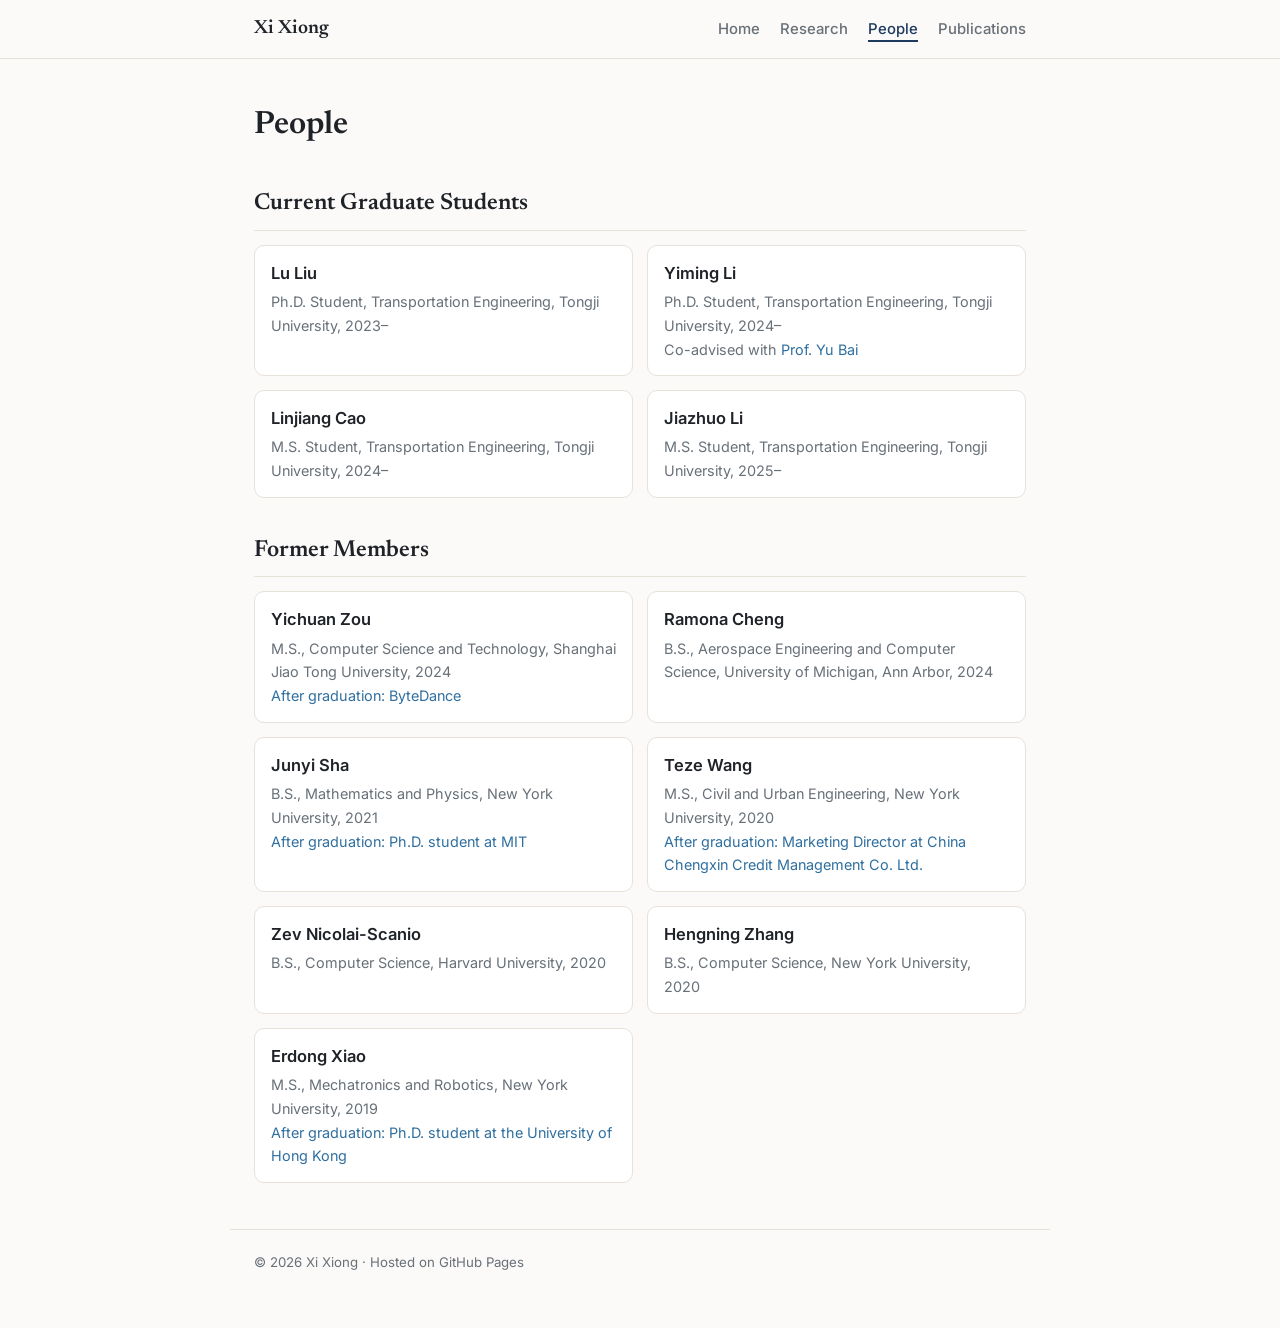
==== people.html @ 1c3c6336 "Rebuild academic site with modern responsive design Replace jemdoc layout with a clean, mobile-frien" ====
<!DOCTYPE html>
<html lang="en">
<head>
<meta charset="UTF-8" />
<meta name="viewport" content="width=device-width, initial-scale=1.0" />
<title>People — Xi Xiong</title>
<meta name="description" content="Lab members and alumni of Xi Xiong's group at Tongji University." />
<link rel="stylesheet" href="style.css" />
<link rel="preconnect" href="https://fonts.googleapis.com" />
<link rel="preconnect" href="https://fonts.gstatic.com" crossorigin />
<link href="https://fonts.googleapis.com/css2?family=Newsreader:ital,opsz,wght@0,6..72,400;0,6..72,500;0,6..72,600;1,6..72,400&family=Inter:wght@400;500;600&display=swap" rel="stylesheet" />
</head>
<body>
<header class="site-header">
  <nav class="nav">
    <a class="nav-brand" href="index.html">Xi Xiong</a>
    <button class="nav-toggle" aria-label="Menu" aria-expanded="false">☰</button>
    <ul class="nav-links">
      <li><a href="index.html">Home</a></li>
      <li><a href="research.html">Research</a></li>
      <li><a href="people.html" class="current">People</a></li>
      <li><a href="publication.html">Publications</a></li>
    </ul>
  </nav>
</header>

<main>
  <h1 class="page-title">People</h1>

  <h2>Current Graduate Students</h2>
  <div class="people-group">
    <div class="person">
      <div class="name">Lu Liu</div>
      <div class="meta">Ph.D. Student, Transportation Engineering, Tongji University, 2023–</div>
    </div>
    <div class="person">
      <div class="name">Yiming Li</div>
      <div class="meta">Ph.D. Student, Transportation Engineering, Tongji University, 2024–<br />
        Co-advised with <a href="https://tjjt.tongji.edu.cn/info/3028/9691.htm" target="_blank" rel="noopener">Prof. Yu Bai</a></div>
    </div>
    <div class="person">
      <div class="name">Linjiang Cao</div>
      <div class="meta">M.S. Student, Transportation Engineering, Tongji University, 2024–</div>
    </div>
    <div class="person">
      <div class="name">Jiazhuo Li</div>
      <div class="meta">M.S. Student, Transportation Engineering, Tongji University, 2025–</div>
    </div>
  </div>

  <h2>Former Members</h2>
  <div class="people-group">
    <div class="person">
      <div class="name">Yichuan Zou</div>
      <div class="meta">M.S., Computer Science and Technology, Shanghai Jiao Tong University, 2024<br />
        <span class="after">After graduation: ByteDance</span></div>
    </div>
    <div class="person">
      <div class="name">Ramona Cheng</div>
      <div class="meta">B.S., Aerospace Engineering and Computer Science, University of Michigan, Ann Arbor, 2024</div>
    </div>
    <div class="person">
      <div class="name">Junyi Sha</div>
      <div class="meta">B.S., Mathematics and Physics, New York University, 2021<br />
        <span class="after">After graduation: Ph.D. student at MIT</span></div>
    </div>
    <div class="person">
      <div class="name">Teze Wang</div>
      <div class="meta">M.S., Civil and Urban Engineering, New York University, 2020<br />
        <span class="after">After graduation: Marketing Director at China Chengxin Credit Management Co. Ltd.</span></div>
    </div>
    <div class="person">
      <div class="name">Zev Nicolai-Scanio</div>
      <div class="meta">B.S., Computer Science, Harvard University, 2020</div>
    </div>
    <div class="person">
      <div class="name">Hengning Zhang</div>
      <div class="meta">B.S., Computer Science, New York University, 2020</div>
    </div>
    <div class="person">
      <div class="name">Erdong Xiao</div>
      <div class="meta">M.S., Mechatronics and Robotics, New York University, 2019<br />
        <span class="after">After graduation: Ph.D. student at the University of Hong Kong</span></div>
    </div>
  </div>
</main>

<footer class="site-footer">
  <p>© <span id="year"></span> Xi Xiong · Hosted on GitHub Pages</p>
</footer>

<script>
  document.getElementById('year').textContent = new Date().getFullYear();
  const toggle = document.querySelector('.nav-toggle');
  const links = document.querySelector('.nav-links');
  toggle.addEventListener('click', () => {
    const open = links.classList.toggle('open');
    toggle.setAttribute('aria-expanded', open);
  });
</script>
</body>
</html>
---- style.css ----
/* ===== Theme ===== */
:root {
  --bg: #fbfaf8;
  --fg: #1f2328;
  --muted: #687078;
  --accent: #1e3a5f;        /* deep academic navy */
  --accent-2: #2f6f9f;
  --accent-soft: #eaf1f7;
  --border: #e6e2da;
  --card: #ffffff;
  --serif: 'Newsreader', Georgia, 'Times New Roman', serif;
  --sans: 'Inter', -apple-system, BlinkMacSystemFont, 'Segoe UI', sans-serif;
  --maxw: 820px;
}

* { box-sizing: border-box; }
html { scroll-behavior: smooth; }
body {
  margin: 0;
  background: var(--bg);
  color: var(--fg);
  font-family: var(--sans);
  font-size: 16.5px;
  line-height: 1.65;
  -webkit-font-smoothing: antialiased;
}
a { color: var(--accent-2); text-decoration: none; }
a:hover { text-decoration: underline; }

/* ===== Header / nav ===== */
.site-header {
  position: sticky; top: 0; z-index: 50;
  background: rgba(251, 250, 248, 0.9);
  backdrop-filter: blur(8px);
  border-bottom: 1px solid var(--border);
}
.nav {
  max-width: var(--maxw);
  margin: 0 auto;
  padding: 13px 24px;
  display: flex; align-items: center; justify-content: space-between;
}
.nav-brand {
  font-family: var(--serif);
  font-size: 1.2rem; font-weight: 600; color: var(--fg);
}
.nav-links { display: flex; gap: 20px; list-style: none; margin: 0; padding: 0; }
.nav-links a { color: var(--muted); font-size: 0.93rem; font-weight: 500; }
.nav-links a:hover { color: var(--accent); text-decoration: none; }
.nav-links a.current { color: var(--accent); border-bottom: 2px solid var(--accent); padding-bottom: 2px; }
.nav-toggle { display: none; background: none; border: none; font-size: 1.4rem; cursor: pointer; color: var(--fg); }

/* ===== Layout ===== */
main { max-width: var(--maxw); margin: 0 auto; padding: 0 24px 10px; }
.page-title {
  font-family: var(--serif);
  font-size: 2rem; font-weight: 600;
  margin: 40px 0 4px;
}
h2 {
  font-family: var(--serif);
  font-size: 1.45rem; font-weight: 600;
  margin: 34px 0 14px;
  padding-bottom: 6px; border-bottom: 1px solid var(--border);
}
h3 { font-size: 1.12rem; margin: 22px 0 8px; }
p { margin: 0 0 14px; }

/* ===== Home hero ===== */
.hero { display: flex; gap: 32px; align-items: flex-start; padding: 44px 0 8px; }
.hero-photo img {
  width: 150px; height: 210px; object-fit: cover;
  border-radius: 10px; border: 1px solid var(--border);
}
.hero-text h1 { font-family: var(--serif); font-size: 2.1rem; font-weight: 600; margin: 0 0 8px; line-height: 1.1; }
.hero-text .role { margin: 0 0 10px; }
.hero-text .role b { font-weight: 600; }
.affil { color: var(--muted); font-size: 0.95rem; margin: 0 0 10px; }
.profile-links {
  display: flex; flex-wrap: wrap; gap: 8px 10px;
  list-style: none; margin: 8px 0 0; padding: 0;
}
.profile-links a {
  display: inline-block; padding: 4px 12px;
  border: 1px solid var(--border); border-radius: 999px;
  background: var(--card); font-size: 0.86rem; font-weight: 500;
}
.profile-links a:hover { border-color: var(--accent); background: var(--accent-soft); text-decoration: none; }

/* ===== Lists ===== */
ul.tight { margin: 0 0 14px; padding-left: 22px; }
ul.tight li { margin-bottom: 5px; }

/* Interests as pills */
.interests { display: flex; flex-wrap: wrap; gap: 8px; list-style: none; margin: 0 0 8px; padding: 0; }
.interests li {
  padding: 5px 13px; background: var(--accent-soft); color: var(--accent);
  border-radius: 999px; font-size: 0.9rem; font-weight: 500;
}

/* News */
.news { list-style: none; margin: 0; padding: 0; }
.news li { padding: 11px 0; border-bottom: 1px dashed var(--border); display: flex; gap: 14px; }
.news li:last-child { border-bottom: none; }
.news .date { flex: none; min-width: 96px; color: var(--accent); font-weight: 600; font-size: 0.86rem; font-variant-numeric: tabular-nums; }
.news .what { margin: 0; }

/* ===== Research cards ===== */
.research-item { display: flex; gap: 22px; align-items: flex-start; margin: 18px 0 26px; }
.research-item img { width: 245px; height: 164px; object-fit: cover; border-radius: 8px; border: 1px solid var(--border); flex: none; }
.research-item .body { flex: 1; }
.research-item h3 { margin-top: 0; }

/* ===== People ===== */
.people-group { display: grid; grid-template-columns: 1fr 1fr; gap: 14px; }
.person {
  background: var(--card); border: 1px solid var(--border);
  border-radius: 10px; padding: 14px 16px;
}
.person .name { font-weight: 600; }
.person .meta { color: var(--muted); font-size: 0.9rem; margin-top: 3px; }
.person .meta .after { color: var(--accent-2); }

/* ===== Publications ===== */
.pub-list { margin: 0; padding: 0; list-style: none; counter-reset: pub; }
.pub-list li {
  position: relative; padding: 12px 0 12px 34px;
  border-bottom: 1px solid var(--border);
}
.pub-list li:last-child { border-bottom: none; }
.pub-list li::before {
  counter-increment: pub; content: counter(pub);
  position: absolute; left: 0; top: 13px;
  width: 22px; height: 22px; line-height: 22px; text-align: center;
  background: var(--accent-soft); color: var(--accent);
  border-radius: 50%; font-size: 0.78rem; font-weight: 600;
}
.pub-list i { color: var(--muted); }
.pub-list .me { color: var(--fg); font-weight: 600; }
.taglink {
  font-size: 0.82rem; font-weight: 500;
  padding: 1px 8px; margin-left: 4px;
  border: 1px solid var(--border); border-radius: 5px;
  background: var(--card);
}
.taglink:hover { border-color: var(--accent-2); background: var(--accent-soft); text-decoration: none; }

/* ===== Teaching ===== */
.teach-block { margin-bottom: 18px; }
.teach-block .inst { font-weight: 600; }

/* ===== Footer ===== */
.site-footer {
  max-width: var(--maxw); margin: 36px auto 0;
  padding: 22px 24px 40px; border-top: 1px solid var(--border);
  color: var(--muted); font-size: 0.83rem;
}

/* ===== Mobile ===== */
@media (max-width: 660px) {
  .nav-toggle { display: block; }
  .nav-links {
    display: none; position: absolute; top: 100%; left: 0; right: 0;
    flex-direction: column; gap: 0;
    background: var(--bg); border-bottom: 1px solid var(--border);
    padding: 6px 24px 14px;
  }
  .nav-links.open { display: flex; }
  .nav-links li { padding: 7px 0; }
  .hero { flex-direction: column; gap: 18px; }
  .hero-photo img { width: 132px; height: 185px; }
  .research-item { flex-direction: column; gap: 12px; }
  .research-item img { width: 100%; height: auto; }
  .people-group { grid-template-columns: 1fr; }
  .news li { flex-direction: column; gap: 2px; }
}
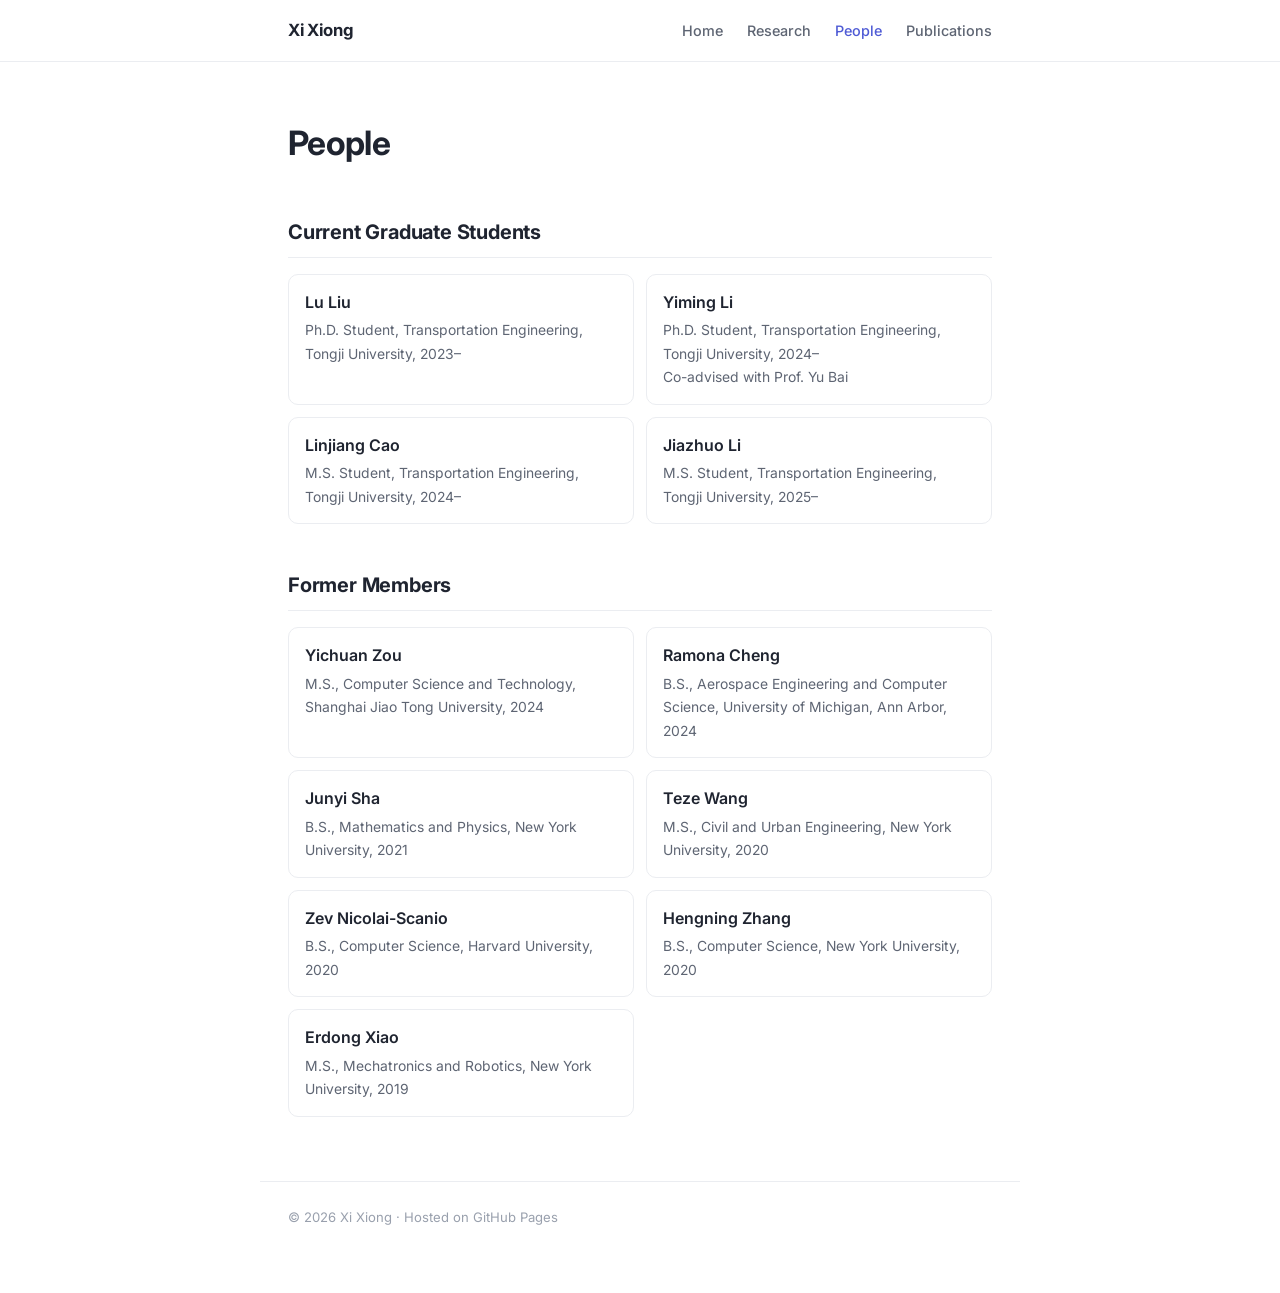
==== commit 5af6d141: "Remove "After graduation" lines from Former Members Drop the post-graduation notes so all former mem" ====
--- a/people.html
+++ b/people.html
@@ -52,8 +52,7 @@
   <div class="people-group">
     <div class="person">
       <div class="name">Yichuan Zou</div>
-      <div class="meta">M.S., Computer Science and Technology, Shanghai Jiao Tong University, 2024<br />
-        <span class="after">After graduation: ByteDance</span></div>
+      <div class="meta">M.S., Computer Science and Technology, Shanghai Jiao Tong University, 2024</div>
     </div>
     <div class="person">
       <div class="name">Ramona Cheng</div>
@@ -61,13 +60,11 @@
     </div>
     <div class="person">
       <div class="name">Junyi Sha</div>
-      <div class="meta">B.S., Mathematics and Physics, New York University, 2021<br />
-        <span class="after">After graduation: Ph.D. student at MIT</span></div>
+      <div class="meta">B.S., Mathematics and Physics, New York University, 2021</div>
     </div>
     <div class="person">
       <div class="name">Teze Wang</div>
-      <div class="meta">M.S., Civil and Urban Engineering, New York University, 2020<br />
-        <span class="after">After graduation: Marketing Director at China Chengxin Credit Management Co. Ltd.</span></div>
+      <div class="meta">M.S., Civil and Urban Engineering, New York University, 2020</div>
     </div>
     <div class="person">
       <div class="name">Zev Nicolai-Scanio</div>
@@ -79,8 +76,7 @@
     </div>
     <div class="person">
       <div class="name">Erdong Xiao</div>
-      <div class="meta">M.S., Mechatronics and Robotics, New York University, 2019<br />
-        <span class="after">After graduation: Ph.D. student at the University of Hong Kong</span></div>
+      <div class="meta">M.S., Mechatronics and Robotics, New York University, 2019</div>
     </div>
   </div>
 </main>
--- a/style.css
+++ b/style.css
@@ -1,16 +1,20 @@
-/* ===== Theme ===== */
+/* ============================================================
+   Clean single-accent theme — restrained, mostly neutral
+   ============================================================ */
 :root {
-  --bg: #fbfaf8;
-  --fg: #1f2328;
-  --muted: #687078;
-  --accent: #1e3a5f;        /* deep academic navy */
-  --accent-2: #2f6f9f;
-  --accent-soft: #eaf1f7;
-  --border: #e6e2da;
+  --bg: #ffffff;
+  --fg: #1f2430;
+  --muted: #5e6573;
+  --faint: #99a0ad;
+  --line: #ebedf1;
   --card: #ffffff;
-  --serif: 'Newsreader', Georgia, 'Times New Roman', serif;
-  --sans: 'Inter', -apple-system, BlinkMacSystemFont, 'Segoe UI', sans-serif;
-  --maxw: 820px;
+
+  --accent: #4f5bd5;        /* one calm indigo accent */
+  --accent-dark: #3a45b0;
+  --accent-soft: #eef0fb;
+
+  --sans: 'Inter', -apple-system, BlinkMacSystemFont, 'Segoe UI', Helvetica, Arial, sans-serif;
+  --maxw: 760px;
 }
 
 * { box-sizing: border-box; }
@@ -20,130 +24,157 @@
   background: var(--bg);
   color: var(--fg);
   font-family: var(--sans);
-  font-size: 16.5px;
-  line-height: 1.65;
+  font-size: 16px;
+  line-height: 1.7;
   -webkit-font-smoothing: antialiased;
 }
-a { color: var(--accent-2); text-decoration: none; }
-a:hover { text-decoration: underline; }
+
+a { color: var(--accent); text-decoration: none; }
+a:hover { color: var(--accent-dark); text-decoration: underline; text-underline-offset: 2px; }
 
 /* ===== Header / nav ===== */
 .site-header {
   position: sticky; top: 0; z-index: 50;
-  background: rgba(251, 250, 248, 0.9);
+  background: rgba(255, 255, 255, 0.9);
   backdrop-filter: blur(8px);
-  border-bottom: 1px solid var(--border);
+  border-bottom: 1px solid var(--line);
 }
 .nav {
   max-width: var(--maxw);
   margin: 0 auto;
-  padding: 13px 24px;
+  padding: 16px 28px;
   display: flex; align-items: center; justify-content: space-between;
 }
-.nav-brand {
-  font-family: var(--serif);
-  font-size: 1.2rem; font-weight: 600; color: var(--fg);
-}
-.nav-links { display: flex; gap: 20px; list-style: none; margin: 0; padding: 0; }
-.nav-links a { color: var(--muted); font-size: 0.93rem; font-weight: 500; }
+.nav-brand { font-size: 1.05rem; font-weight: 700; color: var(--fg); letter-spacing: -0.01em; }
+.nav-links { display: flex; gap: 24px; list-style: none; margin: 0; padding: 0; }
+.nav-links a { color: var(--muted); font-size: 0.9rem; font-weight: 500; }
 .nav-links a:hover { color: var(--accent); text-decoration: none; }
-.nav-links a.current { color: var(--accent); border-bottom: 2px solid var(--accent); padding-bottom: 2px; }
-.nav-toggle { display: none; background: none; border: none; font-size: 1.4rem; cursor: pointer; color: var(--fg); }
+.nav-links a.current { color: var(--accent); }
+.nav-toggle { display: none; background: none; border: none; font-size: 1.3rem; cursor: pointer; color: var(--fg); }
 
 /* ===== Layout ===== */
-main { max-width: var(--maxw); margin: 0 auto; padding: 0 24px 10px; }
+main { max-width: var(--maxw); margin: 0 auto; padding: 0 28px 20px; }
+
 .page-title {
-  font-family: var(--serif);
-  font-size: 2rem; font-weight: 600;
-  margin: 40px 0 4px;
+  font-size: 2.1rem; font-weight: 700; letter-spacing: -0.02em;
+  margin: 52px 0 10px;
 }
 h2 {
-  font-family: var(--serif);
-  font-size: 1.45rem; font-weight: 600;
-  margin: 34px 0 14px;
-  padding-bottom: 6px; border-bottom: 1px solid var(--border);
-}
-h3 { font-size: 1.12rem; margin: 22px 0 8px; }
-p { margin: 0 0 14px; }
+  font-size: 1.25rem; font-weight: 700; letter-spacing: -0.01em;
+  margin: 44px 0 16px; padding-bottom: 8px;
+  border-bottom: 1px solid var(--line);
+}
+h3 { font-size: 1.08rem; font-weight: 600; margin: 20px 0 6px; }
+p { margin: 0 0 15px; }
 
 /* ===== Home hero ===== */
-.hero { display: flex; gap: 32px; align-items: flex-start; padding: 44px 0 8px; }
+.hero { display: flex; gap: 36px; align-items: flex-start; padding: 56px 0 8px; }
 .hero-photo img {
-  width: 150px; height: 210px; object-fit: cover;
-  border-radius: 10px; border: 1px solid var(--border);
-}
-.hero-text h1 { font-family: var(--serif); font-size: 2.1rem; font-weight: 600; margin: 0 0 8px; line-height: 1.1; }
-.hero-text .role { margin: 0 0 10px; }
+  width: 144px; height: 200px; object-fit: cover;
+  border-radius: 10px; border: 1px solid var(--line);
+}
+.hero-text h1 { font-size: 2.3rem; font-weight: 700; letter-spacing: -0.03em; margin: 0 0 8px; line-height: 1.08; }
+.hero-text .role { margin: 0 0 12px; }
 .hero-text .role b { font-weight: 600; }
-.affil { color: var(--muted); font-size: 0.95rem; margin: 0 0 10px; }
+.affil { color: var(--muted); font-size: 0.92rem; margin: 0 0 14px; }
+.affil a { color: var(--muted); }
+.affil a:hover { color: var(--accent); }
+
 .profile-links {
-  display: flex; flex-wrap: wrap; gap: 8px 10px;
-  list-style: none; margin: 8px 0 0; padding: 0;
+  display: flex; flex-wrap: wrap; gap: 8px;
+  list-style: none; margin: 12px 0 0; padding: 0;
 }
 .profile-links a {
-  display: inline-block; padding: 4px 12px;
-  border: 1px solid var(--border); border-radius: 999px;
-  background: var(--card); font-size: 0.86rem; font-weight: 500;
-}
-.profile-links a:hover { border-color: var(--accent); background: var(--accent-soft); text-decoration: none; }
+  display: inline-block; padding: 5px 14px; border-radius: 8px;
+  background: var(--accent-soft); color: var(--accent);
+  font-size: 0.85rem; font-weight: 600;
+}
+.profile-links a:hover { background: var(--accent); color: #fff; text-decoration: none; }
 
 /* ===== Lists ===== */
-ul.tight { margin: 0 0 14px; padding-left: 22px; }
+ul.tight { margin: 0 0 14px; padding-left: 20px; }
 ul.tight li { margin-bottom: 5px; }
-
-/* Interests as pills */
-.interests { display: flex; flex-wrap: wrap; gap: 8px; list-style: none; margin: 0 0 8px; padding: 0; }
+ul.tight li::marker { color: var(--faint); }
+
+/* Interests — vertical list, one topic per row */
+.interests { display: flex; flex-direction: column; list-style: none; margin: 4px 0 8px; padding: 0; }
 .interests li {
-  padding: 5px 13px; background: var(--accent-soft); color: var(--accent);
-  border-radius: 999px; font-size: 0.9rem; font-weight: 500;
+  position: relative; padding: 4px 0 4px 20px;
+  font-size: 0.96rem; font-weight: 500;
+  border-bottom: 1px solid var(--line);
+}
+.interests li:last-child { border-bottom: none; }
+.interests li::before {
+  content: ""; position: absolute; left: 2px; top: 50%;
+  transform: translateY(-50%);
+  width: 6px; height: 6px; border-radius: 50%;
+  background: var(--accent);
 }
 
 /* News */
 .news { list-style: none; margin: 0; padding: 0; }
-.news li { padding: 11px 0; border-bottom: 1px dashed var(--border); display: flex; gap: 14px; }
+.news li { padding: 14px 0; border-bottom: 1px solid var(--line); display: flex; gap: 20px; }
 .news li:last-child { border-bottom: none; }
-.news .date { flex: none; min-width: 96px; color: var(--accent); font-weight: 600; font-size: 0.86rem; font-variant-numeric: tabular-nums; }
+.news .date {
+  flex: none; min-width: 100px; color: var(--accent);
+  font-size: 0.8rem; font-weight: 600; padding-top: 2px;
+}
 .news .what { margin: 0; }
 
-/* ===== Research cards ===== */
-.research-item { display: flex; gap: 22px; align-items: flex-start; margin: 18px 0 26px; }
-.research-item img { width: 245px; height: 164px; object-fit: cover; border-radius: 8px; border: 1px solid var(--border); flex: none; }
-.research-item .body { flex: 1; }
-.research-item h3 { margin-top: 0; }
+/* ===== Research ===== */
+.research-grid { display: grid; grid-template-columns: 1fr 1fr; gap: 18px; margin-top: 4px; }
+.research-card {
+  background: var(--card); border: 1px solid var(--line);
+  border-radius: 14px; padding: 22px 22px 20px;
+}
+.rc-icon {
+  width: 44px; height: 44px; border-radius: 11px;
+  background: var(--accent-soft); color: var(--accent);
+  display: flex; align-items: center; justify-content: center;
+  margin-bottom: 14px;
+}
+.rc-icon svg { width: 24px; height: 24px; }
+.research-card h3 { margin: 0 0 8px; font-size: 1.1rem; }
+.research-card > p { margin: 0 0 12px; font-size: 0.95rem; color: var(--muted); }
+.research-card > p b { color: var(--fg); font-weight: 600; }
+.research-card ul.tight { margin: 0; font-size: 0.92rem; }
+.research-card ul.tight li { margin-bottom: 7px; }
+.research-card ul.tight li:last-child { margin-bottom: 0; }
 
 /* ===== People ===== */
-.people-group { display: grid; grid-template-columns: 1fr 1fr; gap: 14px; }
+.people-group { display: grid; grid-template-columns: 1fr 1fr; gap: 12px; }
 .person {
-  background: var(--card); border: 1px solid var(--border);
+  background: var(--card); border: 1px solid var(--line);
   border-radius: 10px; padding: 14px 16px;
 }
 .person .name { font-weight: 600; }
-.person .meta { color: var(--muted); font-size: 0.9rem; margin-top: 3px; }
-.person .meta .after { color: var(--accent-2); }
+.person .meta { color: var(--muted); font-size: 0.87rem; margin-top: 3px; }
+.person .meta .after { color: var(--accent); }
+.person .meta a { color: var(--muted); }
+.person .meta a:hover { color: var(--accent); }
 
 /* ===== Publications ===== */
 .pub-list { margin: 0; padding: 0; list-style: none; counter-reset: pub; }
 .pub-list li {
-  position: relative; padding: 12px 0 12px 34px;
-  border-bottom: 1px solid var(--border);
+  position: relative; padding: 13px 0 13px 34px;
+  border-bottom: 1px solid var(--line);
 }
 .pub-list li:last-child { border-bottom: none; }
 .pub-list li::before {
   counter-increment: pub; content: counter(pub);
-  position: absolute; left: 0; top: 13px;
+  position: absolute; left: 0; top: 15px;
   width: 22px; height: 22px; line-height: 22px; text-align: center;
   background: var(--accent-soft); color: var(--accent);
-  border-radius: 50%; font-size: 0.78rem; font-weight: 600;
+  border-radius: 6px; font-size: 0.76rem; font-weight: 700;
 }
 .pub-list i { color: var(--muted); }
-.pub-list .me { color: var(--fg); font-weight: 600; }
+.pub-list .me { color: var(--fg); font-weight: 700; }
 .taglink {
-  font-size: 0.82rem; font-weight: 500;
-  padding: 1px 8px; margin-left: 4px;
-  border: 1px solid var(--border); border-radius: 5px;
-  background: var(--card);
-}
-.taglink:hover { border-color: var(--accent-2); background: var(--accent-soft); text-decoration: none; }
+  font-size: 0.78rem; font-weight: 600;
+  margin-left: 5px; padding: 1px 9px; border-radius: 6px;
+  background: var(--accent-soft); color: var(--accent);
+}
+.taglink:hover { background: var(--accent); color: #fff; text-decoration: none; }
 
 /* ===== Teaching ===== */
 .teach-block { margin-bottom: 18px; }
@@ -151,9 +182,9 @@
 
 /* ===== Footer ===== */
 .site-footer {
-  max-width: var(--maxw); margin: 36px auto 0;
-  padding: 22px 24px 40px; border-top: 1px solid var(--border);
-  color: var(--muted); font-size: 0.83rem;
+  max-width: var(--maxw); margin: 44px auto 0;
+  padding: 24px 28px 50px; border-top: 1px solid var(--line);
+  color: var(--faint); font-size: 0.82rem;
 }
 
 /* ===== Mobile ===== */
@@ -162,15 +193,13 @@
   .nav-links {
     display: none; position: absolute; top: 100%; left: 0; right: 0;
     flex-direction: column; gap: 0;
-    background: var(--bg); border-bottom: 1px solid var(--border);
-    padding: 6px 24px 14px;
+    background: var(--bg); border-bottom: 1px solid var(--line);
+    padding: 6px 28px 16px;
   }
   .nav-links.open { display: flex; }
-  .nav-links li { padding: 7px 0; }
-  .hero { flex-direction: column; gap: 18px; }
-  .hero-photo img { width: 132px; height: 185px; }
-  .research-item { flex-direction: column; gap: 12px; }
-  .research-item img { width: 100%; height: auto; }
+  .nav-links li { padding: 8px 0; }
+  .hero { flex-direction: column; gap: 20px; padding-top: 44px; }
+  .research-grid { grid-template-columns: 1fr; }
   .people-group { grid-template-columns: 1fr; }
-  .news li { flex-direction: column; gap: 2px; }
-}
+  .news li { flex-direction: column; gap: 3px; }
+}
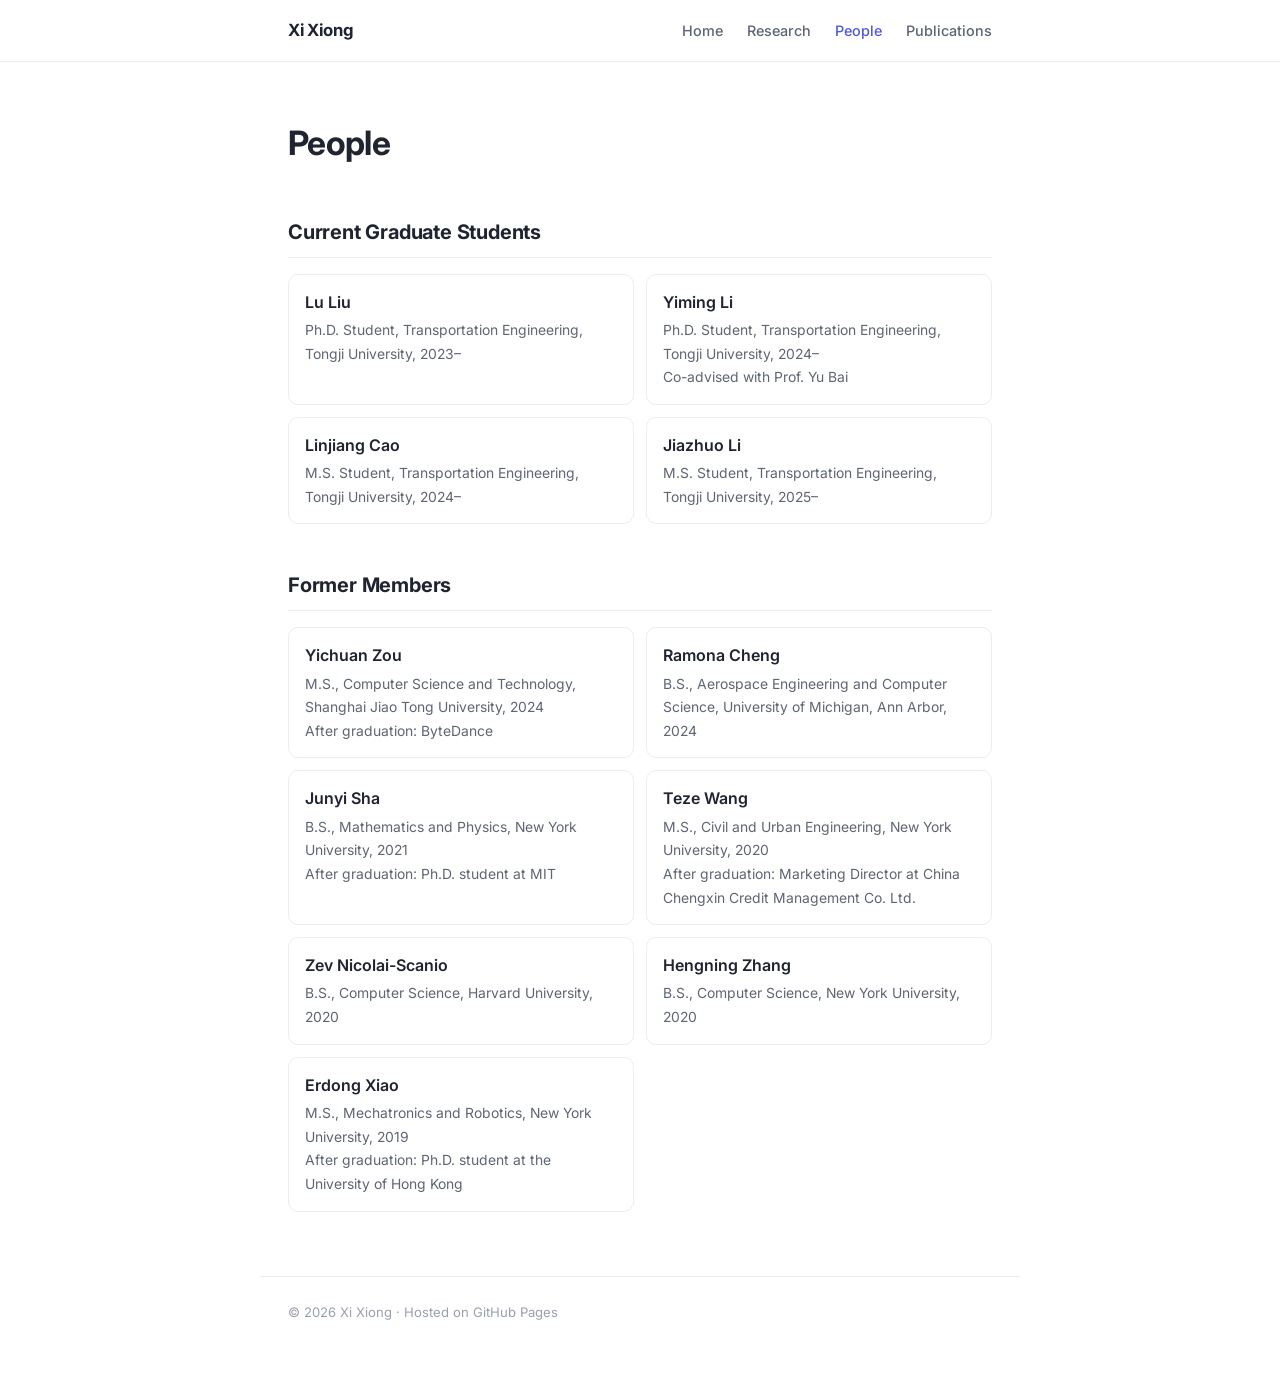
==== commit 458074a6: "Keep "After graduation" notes but unstyled Restore the post-graduation lines for former members with" ====
--- a/people.html
+++ b/people.html
@@ -52,7 +52,8 @@
   <div class="people-group">
     <div class="person">
       <div class="name">Yichuan Zou</div>
-      <div class="meta">M.S., Computer Science and Technology, Shanghai Jiao Tong University, 2024</div>
+      <div class="meta">M.S., Computer Science and Technology, Shanghai Jiao Tong University, 2024<br />
+        After graduation: ByteDance</div>
     </div>
     <div class="person">
       <div class="name">Ramona Cheng</div>
@@ -60,11 +61,13 @@
     </div>
     <div class="person">
       <div class="name">Junyi Sha</div>
-      <div class="meta">B.S., Mathematics and Physics, New York University, 2021</div>
+      <div class="meta">B.S., Mathematics and Physics, New York University, 2021<br />
+        After graduation: Ph.D. student at MIT</div>
     </div>
     <div class="person">
       <div class="name">Teze Wang</div>
-      <div class="meta">M.S., Civil and Urban Engineering, New York University, 2020</div>
+      <div class="meta">M.S., Civil and Urban Engineering, New York University, 2020<br />
+        After graduation: Marketing Director at China Chengxin Credit Management Co. Ltd.</div>
     </div>
     <div class="person">
       <div class="name">Zev Nicolai-Scanio</div>
@@ -76,7 +79,8 @@
     </div>
     <div class="person">
       <div class="name">Erdong Xiao</div>
-      <div class="meta">M.S., Mechatronics and Robotics, New York University, 2019</div>
+      <div class="meta">M.S., Mechatronics and Robotics, New York University, 2019<br />
+        After graduation: Ph.D. student at the University of Hong Kong</div>
     </div>
   </div>
 </main>
